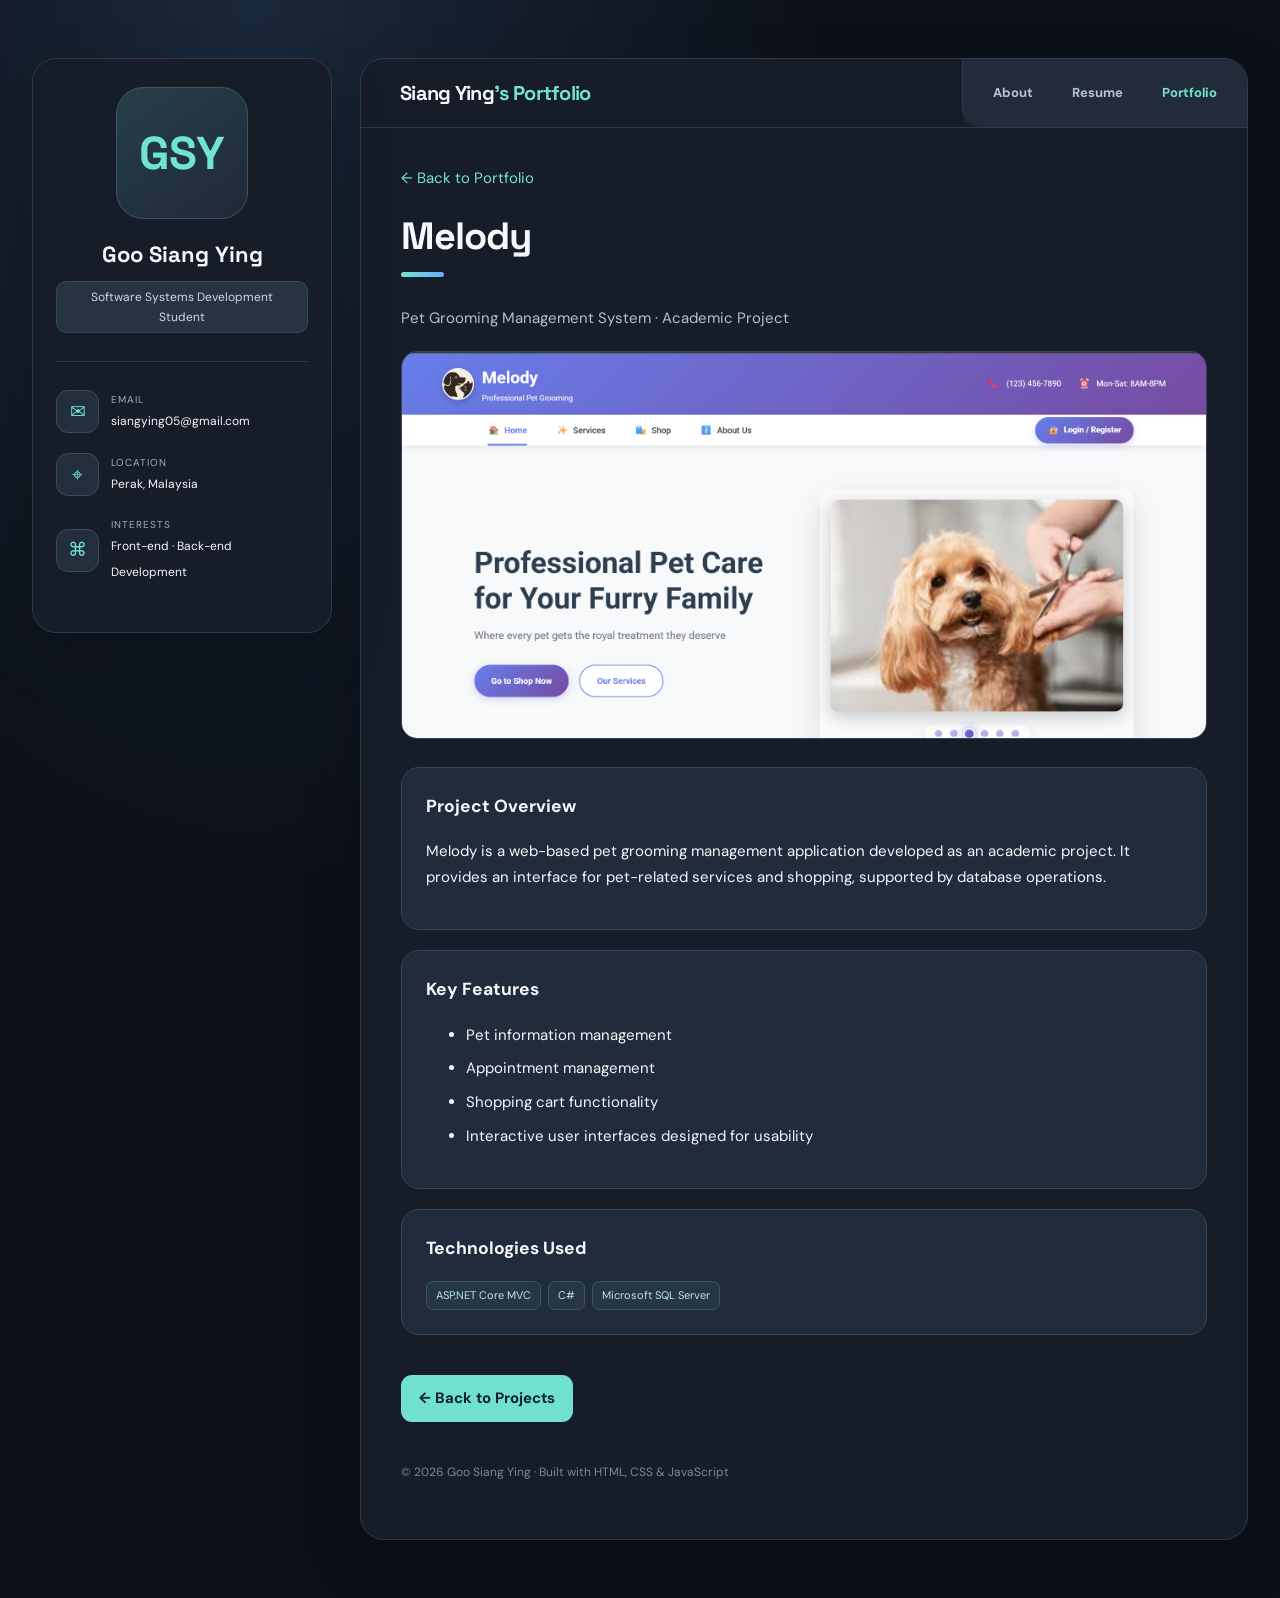
==== melody.html @ b1e5694f "Add files via upload" ====
<!doctype html><html lang="en"><head><meta charset="utf-8"><meta name="viewport" content="width=device-width,initial-scale=1"><meta name="description" content="Melody Pet Grooming Management System — academic project by Goo Siang Ying"><title>Melody Project | Siang Ying's Portfolio</title><link rel="stylesheet" href="style.css?v=5"></head><body><div class="layout"><aside class="sidebar"><div class="avatar" aria-label="GSY initials">GSY</div><h1>Goo Siang Ying</h1><div class="role">Software Systems Development Student</div><hr class="separator"><div class="contact-item"><div class="contact-icon">✉</div><div><small>Email</small><a href="mailto:siangying05@gmail.com">siangying05@gmail.com</a></div></div><div class="contact-item"><div class="contact-icon">⌖</div><div><small>Location</small><span>Perak, Malaysia</span></div></div><div class="contact-item"><div class="contact-icon">⌘</div><div><small>Interests</small><span>Front-end · Back-end Development</span></div></div></aside><main class="main"><header class="topbar"><a class="brand" href="index.html">Siang Ying<span>'s Portfolio</span></a><nav class="nav" aria-label="Main navigation"><a href="index.html">About</a><a href="resume.html">Resume</a><a href="portfolio.html" class="active">Portfolio</a></nav></header><div class="content"><a href="portfolio.html" style="color:var(--accent);text-decoration:none">← Back to Portfolio</a><h2 class="section-title" style="margin-top:20px">Melody</h2><div class="underline"></div><p class="intro">Pet Grooming Management System · Academic Project</p><img class="melody-hero-image" src="images/MelodyDashboard.png" alt="Screenshot of Melody pet grooming website homepage"><div class="melody-detail-card"><h3>Project Overview</h3><p>Melody is a web-based pet grooming management application developed as an academic project. It provides an interface for pet-related services and shopping, supported by database operations.</p></div><div class="melody-detail-card"><h3>Key Features</h3><ul><li>Pet information management</li><li>Appointment management</li><li>Shopping cart functionality</li><li>Interactive user interfaces designed for usability</li></ul></div><div class="melody-detail-card"><h3>Technologies Used</h3><div class="chips"><span class="chip">ASP.NET Core MVC</span><span class="chip">C#</span><span class="chip">Microsoft SQL Server</span></div></div><a class="view-project-btn" href="portfolio.html">← Back to Projects</a><footer class="page-footer">© 2026 Goo Siang Ying · Built with HTML, CSS &amp; JavaScript</footer></div></main></div><script src="script.js"></script></body></html>
---- style.css ----
@import url('https://fonts.googleapis.com/css2?family=DM+Sans:wght@400;500;600;700&family=Space+Grotesk:wght@400;500;600;700&display=swap');
:root{--bg:#0c1018;--panel:#171d28;--panel2:#1e2633;--line:#303a49;--text:#f5f7fb;--muted:#a2adbd;--accent:#72e4ce}*{box-sizing:border-box}html{scroll-behavior:smooth}body{margin:0;background:radial-gradient(ellipse at 20% 0%,#19283a 0%,transparent 40%),var(--bg);color:var(--text);font:15px/1.7 'DM Sans',sans-serif}a{color:inherit;text-decoration:none}button{font:inherit}.layout{max-width:1380px;margin:0 auto;display:grid;grid-template-columns:300px minmax(0,1fr);gap:28px;padding:58px 32px}.sidebar,.main{background:var(--panel);border:1px solid var(--line);border-radius:24px;box-shadow:0 22px 60px #0003}.sidebar{padding:28px 23px;align-self:start;position:sticky;top:28px}.avatar{width:132px;height:132px;border-radius:27px;margin:0 auto 21px;background:linear-gradient(145deg,#263f4a,#202839);display:grid;place-items:center;border:1px solid #3a5761;font:700 46px 'Space Grotesk';color:var(--accent)}.sidebar h1{font:700 22px/1.3 'Space Grotesk';text-align:center;margin:0 0 12px}.role{margin:auto;background:#263341;border:1px solid #34495b;border-radius:10px;width:max-content;max-width:100%;padding:5px 12px;font-size:12px;color:#cbd9e8;text-align:center}.separator{border:0;border-top:1px solid var(--line);margin:28px 0}.contact-item{display:flex;gap:12px;align-items:center;margin:20px 0}.contact-icon{width:43px;height:43px;flex:none;display:grid;place-items:center;border-radius:12px;background:#222e3c;color:var(--accent);border:1px solid #3b4b5a;font-size:19px}.contact-item small{display:block;color:var(--muted);font-size:10px;letter-spacing:1px;text-transform:uppercase}.contact-item a,.contact-item span{font-size:12px;overflow-wrap:anywhere}.sidebar-action{display:block;text-align:center;background:#263b43;border:1px solid #41635e;border-radius:12px;padding:10px;color:var(--accent);font-weight:700;font-size:13px;margin-top:28px}.main{overflow:hidden;min-height:650px}.topbar{display:flex;align-items:center;justify-content:space-between;gap:20px;padding:0 0 0 39px;border-bottom:1px solid var(--line)}.brand{font:700 20px 'Space Grotesk';letter-spacing:-.7px}.brand span{color:var(--accent)}.nav{display:flex;background:#222b39;border-left:1px solid var(--line);border-bottom-left-radius:19px;padding:0 12px;gap:3px}.nav a{padding:23px 18px;font-weight:700;font-size:13px;color:#b7c3d2;transition:.2s}.nav a:hover,.nav a.active{color:var(--accent)}.content{padding:38px 40px 56px}.section-title{font:700 clamp(29px,3vw,38px) 'Space Grotesk';letter-spacing:-1.1px;margin:0 0 12px}.underline{height:5px;width:43px;border-radius:5px;background:linear-gradient(90deg,var(--accent),#6caaff);margin:0 0 29px}.intro{font-size:15px;color:#b5c0cf;max-width:850px}.intro p{margin:0 0 17px}.subhead{font:700 24px 'Space Grotesk';margin:38px 0 19px}.service-grid,.project-grid,.skill-grid{display:grid;grid-template-columns:repeat(2,minmax(0,1fr));gap:17px}.service,.project,.skill-group,.timeline,.note-card{background:linear-gradient(140deg,#222c3a,#19222f);border:1px solid #364453;border-radius:17px;padding:24px;box-shadow:0 9px 24px #0002}.service{display:flex;gap:17px}.service-icon{color:var(--accent);font-size:30px;line-height:1.1}.service h3,.project h3{font:700 17px 'Space Grotesk';margin:0 0 8px}.service p,.project p,.timeline p{color:var(--muted);margin:0;font-size:13px}.muted{color:var(--muted)}.section-label{font-size:11px;text-transform:uppercase;letter-spacing:2px;color:var(--accent);font-weight:700}.timeline{margin-bottom:15px;position:relative}.timeline .date{color:var(--accent);font-size:12px;font-weight:700}.timeline h3{font:700 17px 'Space Grotesk';margin:7px 0 6px}.timeline h4{font-size:13px;color:#c7d1df;margin:0 0 7px;font-weight:500}.skill-group h3{font:700 17px 'Space Grotesk';margin:0 0 17px}.skill-list{display:flex;flex-wrap:wrap;gap:10px}.skill{display:inline-flex;align-items:center;gap:8px;background:#263445;border:1px solid #3b4d60;border-radius:10px;padding:9px 12px;font-size:13px}.skill img{width:21px;height:21px;object-fit:contain}.project{padding:0;overflow:hidden}.project-banner{height:150px;display:flex;align-items:center;justify-content:center;background:radial-gradient(circle at 70% 20%,#276e6e,#152b3a 60%);font:700 42px 'Space Grotesk';color:#b9fff1}.project:nth-child(2) .project-banner{background:radial-gradient(circle at 70% 20%,#34548d,#19283e 60%);color:#c1d6ff}.project:nth-child(3) .project-banner{background:radial-gradient(circle at 70% 20%,#63477f,#282039 60%);color:#e2d1ff}.project-body{padding:23px}.project ul{padding-left:18px;color:var(--muted);font-size:13px;margin:10px 0}.project li{margin:5px 0}.chips{display:flex;flex-wrap:wrap;gap:7px;margin-top:17px}.chip{border:1px solid #3a5662;background:#253744;border-radius:7px;padding:4px 9px;font-size:11px;color:#b9e8df}.page-footer{padding-top:40px;color:#78899d;font-size:12px}.resume-link{display:inline-flex;margin-top:20px;border-radius:11px;padding:12px 18px;background:var(--accent);color:#09232b;font-weight:700}.note-card{margin-top:26px}.note-card p{margin:0;color:var(--muted)}@media(max-width:1050px){.layout{grid-template-columns:1fr;padding:20px}.sidebar{position:static;display:grid;grid-template-columns:auto 1fr;gap:0 20px;align-items:center}.avatar{grid-row:span 2;width:90px;height:90px;font-size:30px;margin:0}.sidebar h1{text-align:left}.role{margin:0}.sidebar .separator,.contact-item,.sidebar-action{grid-column:1/-1}.sidebar .separator{margin:17px 0}.contact-item{margin:7px 0}.sidebar-action{margin-top:16px}}@media(max-width:650px){.layout{padding:12px;gap:14px}.sidebar,.main{border-radius:17px}.topbar{display:block;padding:17px 17px 0}.brand{display:block;margin-bottom:12px;font-size:17px}.nav{border-radius:11px;border:1px solid var(--line);justify-content:space-around;padding:0}.nav a{padding:12px 9px;font-size:12px}.content{padding:27px 19px 35px}.service-grid,.project-grid,.skill-grid{grid-template-columns:1fr}.service{padding:19px}.section-title{font-size:29px}.sidebar{padding:20px}}
.project-banner {
    overflow: hidden;
    padding: 0;
}

.project-image {
    width: 100%;
    height: 100%;
    object-fit: cover;
    object-position: center;
    display: block;
    transition: transform 0.3s ease;
}

.project-banner:hover .project-image {
    transform: scale(1.05);
}

/* Project screenshot display */
.project-banner{overflow:hidden;padding:0}
.project-banner .project-image{display:block;width:100%;height:100%;object-fit:cover;object-position:center;transition:transform .3s ease}
.project-banner:hover .project-image{transform:scale(1.04)}

/* Melody project detail link */
.project-image-link{display:block;color:inherit;text-decoration:none}
.project-image-link:focus-visible,.view-project-btn:focus-visible{outline:3px solid #72e4ce;outline-offset:4px}
.view-project-btn{display:inline-flex;align-items:center;justify-content:center;margin-top:20px;padding:11px 18px;border-radius:11px;background:#70e1cf;color:#10212c;font-weight:700;text-decoration:none;transition:background .2s,transform .2s}
.view-project-btn:hover{background:#a0f4e6;transform:translateY(-2px)}
.melody-hero-image{width:100%;display:block;border-radius:16px;border:1px solid #344557;margin:20px 0 28px}
.melody-detail-card{background:#202b3b;border:1px solid #344557;border-radius:18px;padding:24px;margin:20px 0}
.melody-detail-card h3{margin-top:0}
.melody-detail-card li{margin:9px 0;line-height:1.65}
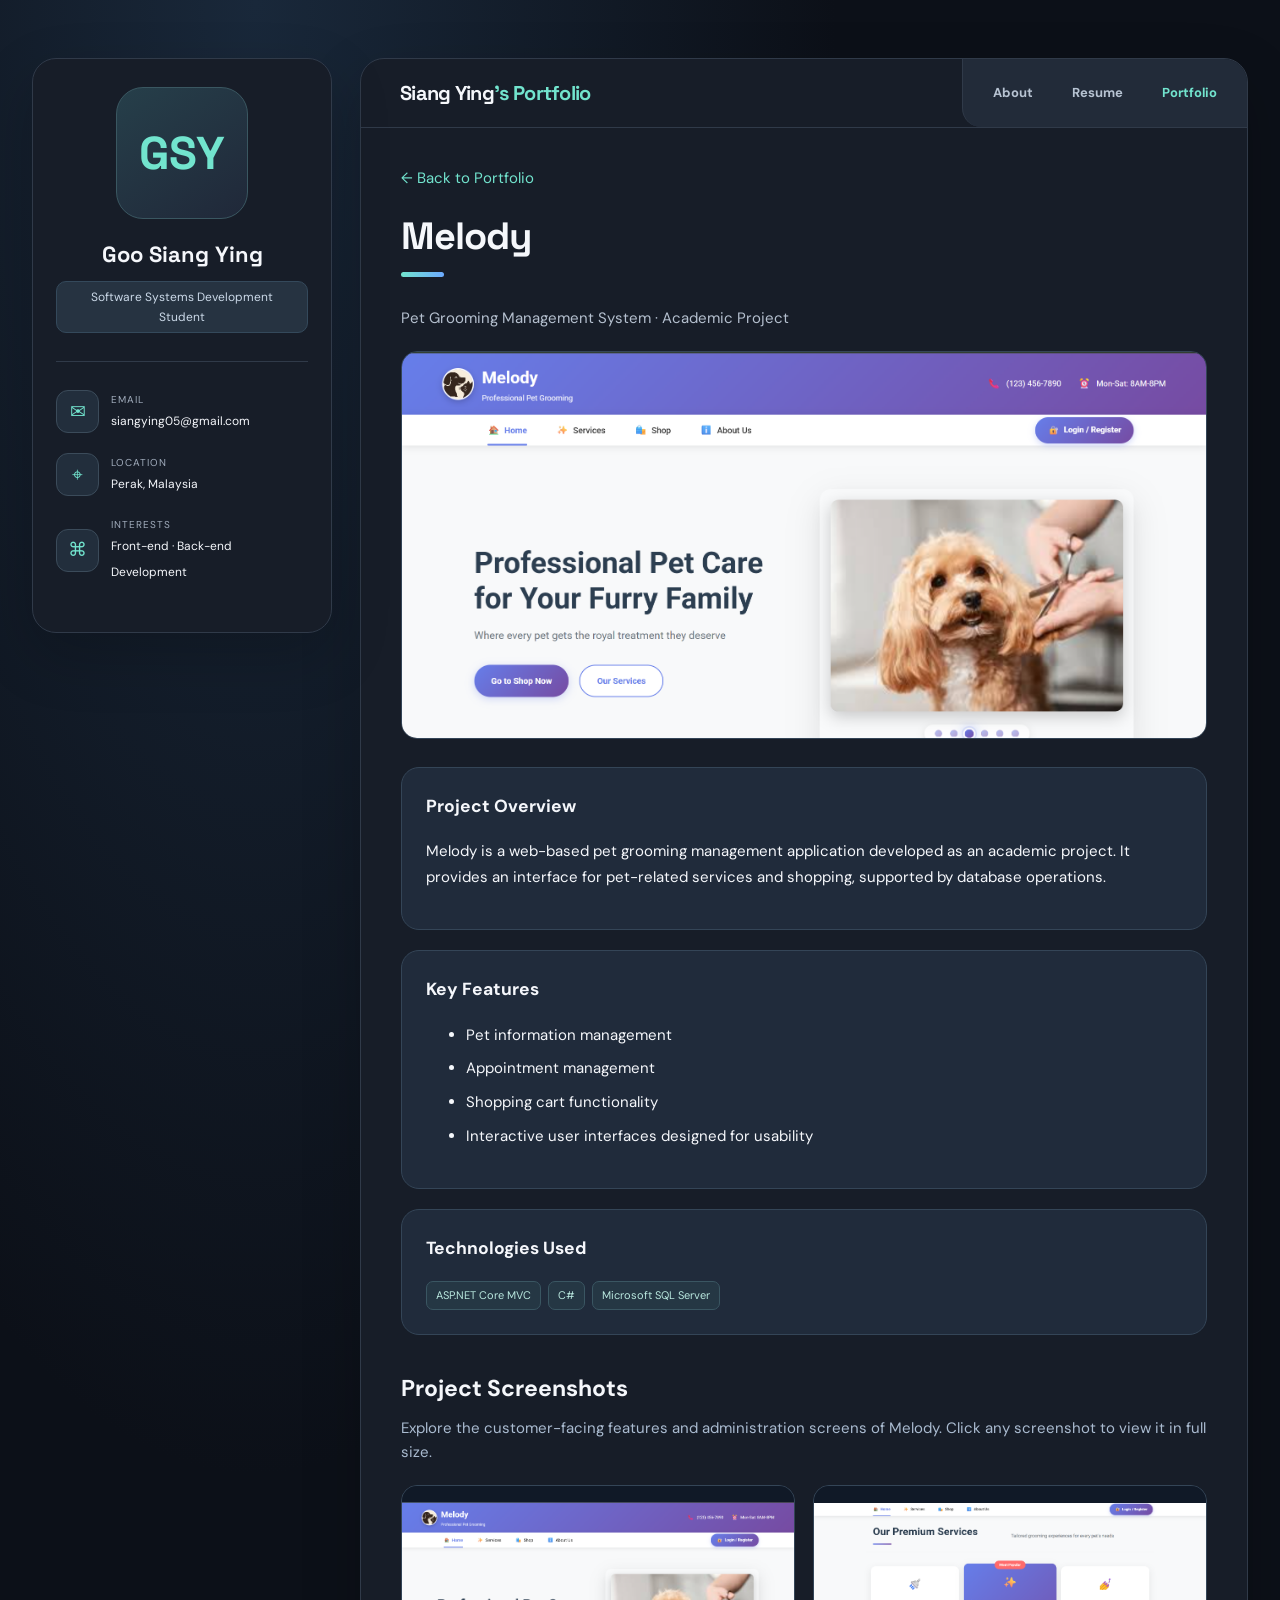
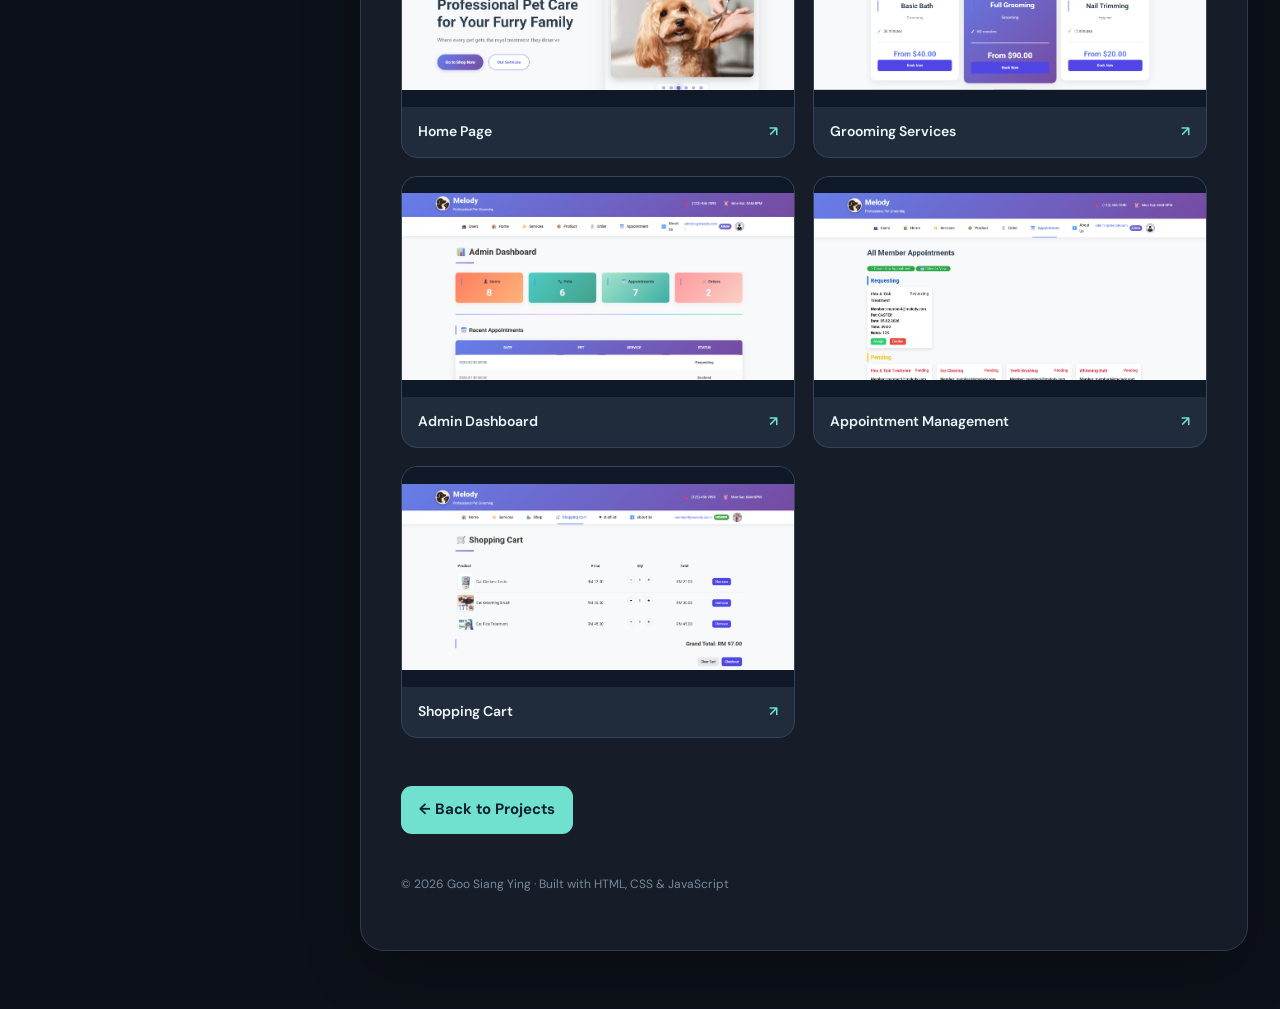
==== commit d0b91bbc: "Add files via upload" ====
--- a/melody.html
+++ b/melody.html
@@ -1 +1,7 @@
-<!doctype html><html lang="en"><head><meta charset="utf-8"><meta name="viewport" content="width=device-width,initial-scale=1"><meta name="description" content="Melody Pet Grooming Management System — academic project by Goo Siang Ying"><title>Melody Project | Siang Ying's Portfolio</title><link rel="stylesheet" href="style.css?v=5"></head><body><div class="layout"><aside class="sidebar"><div class="avatar" aria-label="GSY initials">GSY</div><h1>Goo Siang Ying</h1><div class="role">Software Systems Development Student</div><hr class="separator"><div class="contact-item"><div class="contact-icon">✉</div><div><small>Email</small><a href="mailto:siangying05@gmail.com">siangying05@gmail.com</a></div></div><div class="contact-item"><div class="contact-icon">⌖</div><div><small>Location</small><span>Perak, Malaysia</span></div></div><div class="contact-item"><div class="contact-icon">⌘</div><div><small>Interests</small><span>Front-end · Back-end Development</span></div></div></aside><main class="main"><header class="topbar"><a class="brand" href="index.html">Siang Ying<span>'s Portfolio</span></a><nav class="nav" aria-label="Main navigation"><a href="index.html">About</a><a href="resume.html">Resume</a><a href="portfolio.html" class="active">Portfolio</a></nav></header><div class="content"><a href="portfolio.html" style="color:var(--accent);text-decoration:none">← Back to Portfolio</a><h2 class="section-title" style="margin-top:20px">Melody</h2><div class="underline"></div><p class="intro">Pet Grooming Management System · Academic Project</p><img class="melody-hero-image" src="images/MelodyDashboard.png" alt="Screenshot of Melody pet grooming website homepage"><div class="melody-detail-card"><h3>Project Overview</h3><p>Melody is a web-based pet grooming management application developed as an academic project. It provides an interface for pet-related services and shopping, supported by database operations.</p></div><div class="melody-detail-card"><h3>Key Features</h3><ul><li>Pet information management</li><li>Appointment management</li><li>Shopping cart functionality</li><li>Interactive user interfaces designed for usability</li></ul></div><div class="melody-detail-card"><h3>Technologies Used</h3><div class="chips"><span class="chip">ASP.NET Core MVC</span><span class="chip">C#</span><span class="chip">Microsoft SQL Server</span></div></div><a class="view-project-btn" href="portfolio.html">← Back to Projects</a><footer class="page-footer">© 2026 Goo Siang Ying · Built with HTML, CSS &amp; JavaScript</footer></div></main></div><script src="script.js"></script></body></html>+<!doctype html><html lang="en"><head><meta charset="utf-8"><meta name="viewport" content="width=device-width,initial-scale=1"><meta name="description" content="Melody Pet Grooming Management System — academic project by Goo Siang Ying"><title>Melody Project | Siang Ying's Portfolio</title><link rel="stylesheet" href="style.css?v=6"></head><body><div class="layout"><aside class="sidebar"><div class="avatar" aria-label="GSY initials">GSY</div><h1>Goo Siang Ying</h1><div class="role">Software Systems Development Student</div><hr class="separator"><div class="contact-item"><div class="contact-icon">✉</div><div><small>Email</small><a href="mailto:siangying05@gmail.com">siangying05@gmail.com</a></div></div><div class="contact-item"><div class="contact-icon">⌖</div><div><small>Location</small><span>Perak, Malaysia</span></div></div><div class="contact-item"><div class="contact-icon">⌘</div><div><small>Interests</small><span>Front-end · Back-end Development</span></div></div></aside><main class="main"><header class="topbar"><a class="brand" href="index.html">Siang Ying<span>'s Portfolio</span></a><nav class="nav" aria-label="Main navigation"><a href="index.html">About</a><a href="resume.html">Resume</a><a href="portfolio.html" class="active">Portfolio</a></nav></header><div class="content"><a href="portfolio.html" style="color:var(--accent);text-decoration:none">← Back to Portfolio</a><h2 class="section-title" style="margin-top:20px">Melody</h2><div class="underline"></div><p class="intro">Pet Grooming Management System · Academic Project</p><img class="melody-hero-image" src="images/MelodyDashboard.png" alt="Screenshot of Melody pet grooming website homepage"><div class="melody-detail-card"><h3>Project Overview</h3><p>Melody is a web-based pet grooming management application developed as an academic project. It provides an interface for pet-related services and shopping, supported by database operations.</p></div><div class="melody-detail-card"><h3>Key Features</h3><ul><li>Pet information management</li><li>Appointment management</li><li>Shopping cart functionality</li><li>Interactive user interfaces designed for usability</li></ul></div><div class="melody-detail-card"><h3>Technologies Used</h3><div class="chips"><span class="chip">ASP.NET Core MVC</span><span class="chip">C#</span><span class="chip">Microsoft SQL Server</span></div></div><section class="melody-gallery" aria-labelledby="melody-gallery-title"><h3 id="melody-gallery-title">Project Screenshots</h3><p class="melody-gallery-intro">Explore the customer-facing features and administration screens of Melody. Click any screenshot to view it in full size.</p><div class="melody-gallery-grid">
+<a class="melody-shot" href="images/MelodyDashboard.png" target="_blank" rel="noopener noreferrer"><img src="images/MelodyDashboard.png" alt="Melody homepage" loading="lazy"><span>Home Page <span aria-hidden="true">↗</span></span></a>
+<a class="melody-shot" href="images/MelodyService.png" target="_blank" rel="noopener noreferrer"><img src="images/MelodyService.png" alt="Melody grooming services and pricing" loading="lazy"><span>Grooming Services <span aria-hidden="true">↗</span></span></a>
+<a class="melody-shot" href="images/AdminDashboard.png" target="_blank" rel="noopener noreferrer"><img src="images/AdminDashboard.png" alt="Melody admin dashboard with summary cards and recent appointments" loading="lazy"><span>Admin Dashboard <span aria-hidden="true">↗</span></span></a>
+<a class="melody-shot" href="images/AdminViewMemberAppointment.png" target="_blank" rel="noopener noreferrer"><img src="images/AdminViewMemberAppointment.png" alt="Admin view of member appointment requests" loading="lazy"><span>Appointment Management <span aria-hidden="true">↗</span></span></a>
+<a class="melody-shot" href="images/MelodyMemberShoppingCart.png" target="_blank" rel="noopener noreferrer"><img src="images/MelodyMemberShoppingCart.png" alt="Member shopping cart with products and total" loading="lazy"><span>Shopping Cart <span aria-hidden="true">↗</span></span></a>
+</div></section><a class="view-project-btn" href="portfolio.html">← Back to Projects</a><footer class="page-footer">© 2026 Goo Siang Ying · Built with HTML, CSS &amp; JavaScript</footer></div></main></div><script src="script.js"></script></body></html>
--- a/style.css
+++ b/style.css
@@ -32,3 +32,6 @@
 .melody-detail-card{background:#202b3b;border:1px solid #344557;border-radius:18px;padding:24px;margin:20px 0}
 .melody-detail-card h3{margin-top:0}
 .melody-detail-card li{margin:9px 0;line-height:1.65}
+
+/* Melody screenshot gallery */
+.melody-gallery{margin:34px 0 28px}.melody-gallery h3{font-size:23px;margin:0 0 8px}.melody-gallery-intro{color:#aabbd0;margin:0 0 20px;line-height:1.65}.melody-gallery-grid{display:grid;grid-template-columns:repeat(2,minmax(0,1fr));gap:18px}.melody-shot{display:block;overflow:hidden;background:#202b3b;border:1px solid #344557;border-radius:16px;color:#edf4fc;text-decoration:none;transition:border-color .2s,transform .2s}.melody-shot:hover{border-color:#70e1cf;transform:translateY(-3px)}.melody-shot:focus-visible{outline:3px solid #70e1cf;outline-offset:3px}.melody-shot img{display:block;width:100%;aspect-ratio:16/9;object-fit:contain;background:#101927}.melody-shot>span{display:flex;justify-content:space-between;gap:12px;padding:13px 16px;font-size:14px;font-weight:600}.melody-shot>span span{color:#70e1cf}@media(max-width:650px){.melody-gallery-grid{grid-template-columns:1fr}}
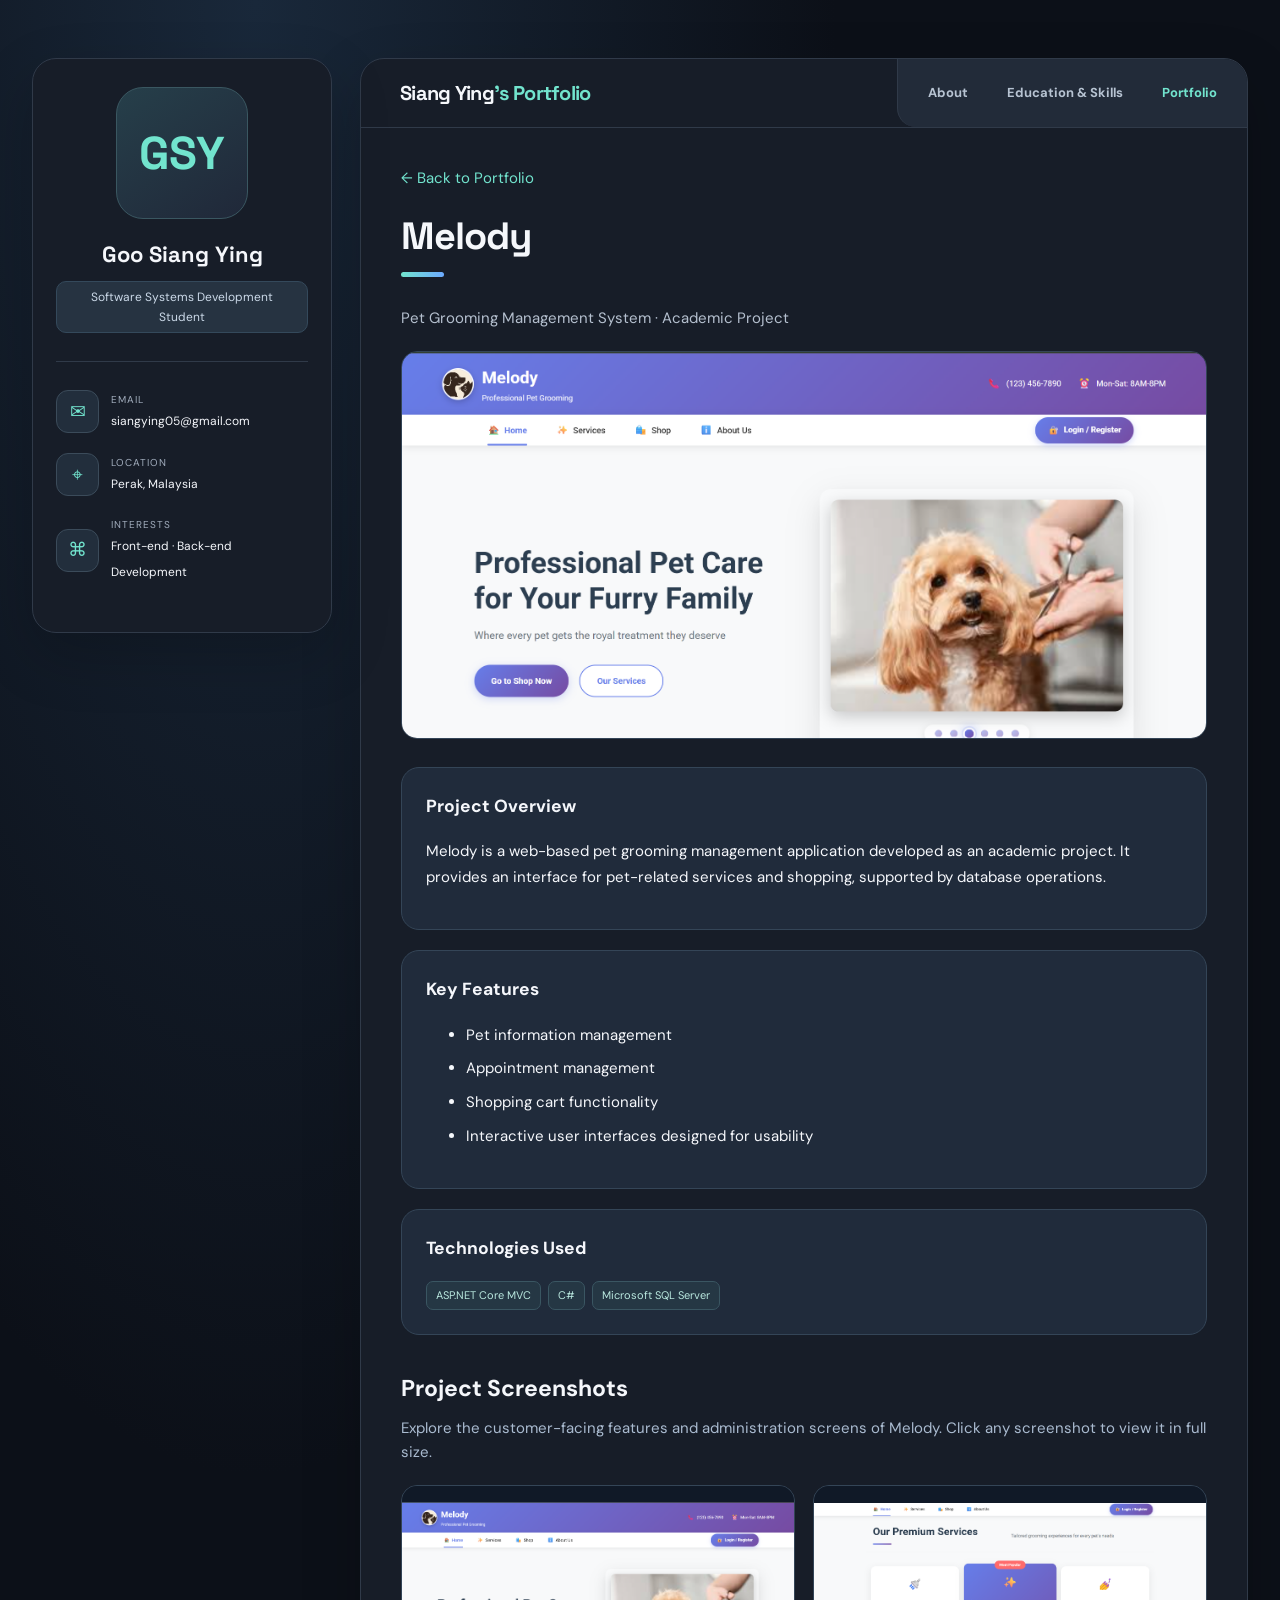
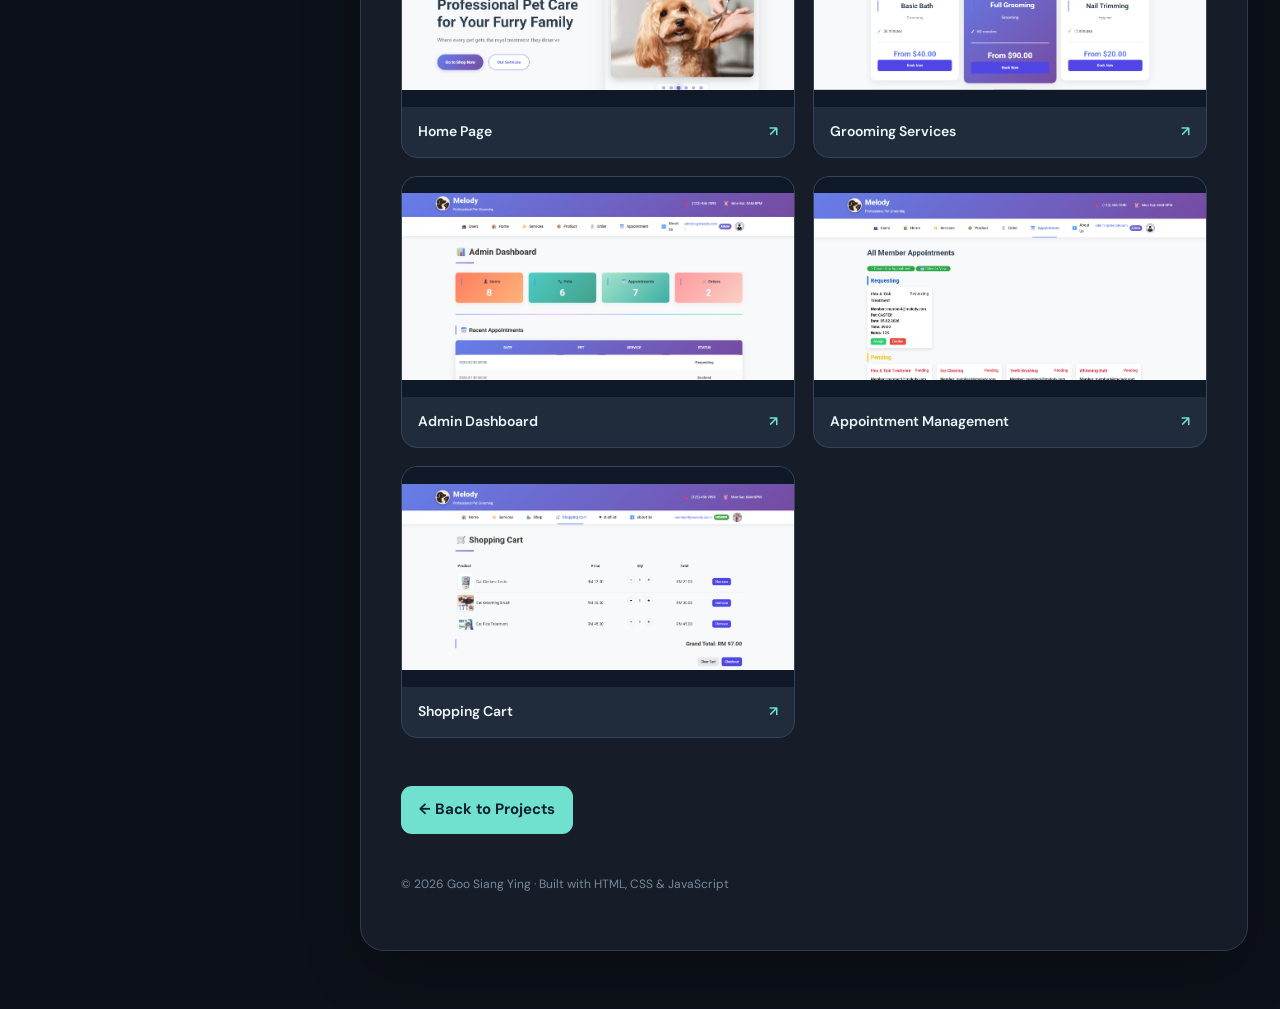
==== commit 4187f13d: "Update melody.html" ====
--- a/melody.html
+++ b/melody.html
@@ -1,7 +1,9 @@
-<!doctype html><html lang="en"><head><meta charset="utf-8"><meta name="viewport" content="width=device-width,initial-scale=1"><meta name="description" content="Melody Pet Grooming Management System — academic project by Goo Siang Ying"><title>Melody Project | Siang Ying's Portfolio</title><link rel="stylesheet" href="style.css?v=6"></head><body><div class="layout"><aside class="sidebar"><div class="avatar" aria-label="GSY initials">GSY</div><h1>Goo Siang Ying</h1><div class="role">Software Systems Development Student</div><hr class="separator"><div class="contact-item"><div class="contact-icon">✉</div><div><small>Email</small><a href="mailto:siangying05@gmail.com">siangying05@gmail.com</a></div></div><div class="contact-item"><div class="contact-icon">⌖</div><div><small>Location</small><span>Perak, Malaysia</span></div></div><div class="contact-item"><div class="contact-icon">⌘</div><div><small>Interests</small><span>Front-end · Back-end Development</span></div></div></aside><main class="main"><header class="topbar"><a class="brand" href="index.html">Siang Ying<span>'s Portfolio</span></a><nav class="nav" aria-label="Main navigation"><a href="index.html">About</a><a href="resume.html">Resume</a><a href="portfolio.html" class="active">Portfolio</a></nav></header><div class="content"><a href="portfolio.html" style="color:var(--accent);text-decoration:none">← Back to Portfolio</a><h2 class="section-title" style="margin-top:20px">Melody</h2><div class="underline"></div><p class="intro">Pet Grooming Management System · Academic Project</p><img class="melody-hero-image" src="images/MelodyDashboard.png" alt="Screenshot of Melody pet grooming website homepage"><div class="melody-detail-card"><h3>Project Overview</h3><p>Melody is a web-based pet grooming management application developed as an academic project. It provides an interface for pet-related services and shopping, supported by database operations.</p></div><div class="melody-detail-card"><h3>Key Features</h3><ul><li>Pet information management</li><li>Appointment management</li><li>Shopping cart functionality</li><li>Interactive user interfaces designed for usability</li></ul></div><div class="melody-detail-card"><h3>Technologies Used</h3><div class="chips"><span class="chip">ASP.NET Core MVC</span><span class="chip">C#</span><span class="chip">Microsoft SQL Server</span></div></div><section class="melody-gallery" aria-labelledby="melody-gallery-title"><h3 id="melody-gallery-title">Project Screenshots</h3><p class="melody-gallery-intro">Explore the customer-facing features and administration screens of Melody. Click any screenshot to view it in full size.</p><div class="melody-gallery-grid">
+<!doctype html><html lang="en"><head><meta charset="utf-8">
+<meta name="robots" content="noindex, nofollow">
+<meta name="viewport" content="width=device-width,initial-scale=1"><meta name="description" content="Melody Pet Grooming Management System — academic project by Goo Siang Ying"><title>Melody Project | Siang Ying's Portfolio</title><link rel="stylesheet" href="style.css?v=6"></head><body><div class="layout"><aside class="sidebar"><div class="avatar" aria-label="GSY initials">GSY</div><h1>Goo Siang Ying</h1><div class="role">Software Systems Development Student</div><hr class="separator"><div class="contact-item"><div class="contact-icon">✉</div><div><small>Email</small><a href="mailto:siangying05@gmail.com">siangying05@gmail.com</a></div></div><div class="contact-item"><div class="contact-icon">⌖</div><div><small>Location</small><span>Perak, Malaysia</span></div></div><div class="contact-item"><div class="contact-icon">⌘</div><div><small>Interests</small><span>Front-end · Back-end Development</span></div></div></aside><main class="main"><header class="topbar"><a class="brand" href="index.html">Siang Ying<span>'s Portfolio</span></a><nav class="nav" aria-label="Main navigation"><a href="index.html">About</a><a href="resume.html">Education &amp; Skills</a><a href="portfolio.html" class="active">Portfolio</a></nav></header><div class="content"><a href="portfolio.html" style="color:var(--accent);text-decoration:none">← Back to Portfolio</a><h2 class="section-title" style="margin-top:20px">Melody</h2><div class="underline"></div><p class="intro">Pet Grooming Management System · Academic Project</p><img class="melody-hero-image" src="images/MelodyDashboard.png" alt="Screenshot of Melody pet grooming website homepage"><div class="melody-detail-card"><h3>Project Overview</h3><p>Melody is a web-based pet grooming management application developed as an academic project. It provides an interface for pet-related services and shopping, supported by database operations.</p></div><div class="melody-detail-card"><h3>Key Features</h3><ul><li>Pet information management</li><li>Appointment management</li><li>Shopping cart functionality</li><li>Interactive user interfaces designed for usability</li></ul></div><div class="melody-detail-card"><h3>Technologies Used</h3><div class="chips"><span class="chip">ASP.NET Core MVC</span><span class="chip">C#</span><span class="chip">Microsoft SQL Server</span></div></div><section class="melody-gallery" aria-labelledby="melody-gallery-title"><h3 id="melody-gallery-title">Project Screenshots</h3><p class="melody-gallery-intro">Explore the customer-facing features and administration screens of Melody. Click any screenshot to view it in full size.</p><div class="melody-gallery-grid">
 <a class="melody-shot" href="images/MelodyDashboard.png" target="_blank" rel="noopener noreferrer"><img src="images/MelodyDashboard.png" alt="Melody homepage" loading="lazy"><span>Home Page <span aria-hidden="true">↗</span></span></a>
 <a class="melody-shot" href="images/MelodyService.png" target="_blank" rel="noopener noreferrer"><img src="images/MelodyService.png" alt="Melody grooming services and pricing" loading="lazy"><span>Grooming Services <span aria-hidden="true">↗</span></span></a>
 <a class="melody-shot" href="images/AdminDashboard.png" target="_blank" rel="noopener noreferrer"><img src="images/AdminDashboard.png" alt="Melody admin dashboard with summary cards and recent appointments" loading="lazy"><span>Admin Dashboard <span aria-hidden="true">↗</span></span></a>
 <a class="melody-shot" href="images/AdminViewMemberAppointment.png" target="_blank" rel="noopener noreferrer"><img src="images/AdminViewMemberAppointment.png" alt="Admin view of member appointment requests" loading="lazy"><span>Appointment Management <span aria-hidden="true">↗</span></span></a>
 <a class="melody-shot" href="images/MelodyMemberShoppingCart.png" target="_blank" rel="noopener noreferrer"><img src="images/MelodyMemberShoppingCart.png" alt="Member shopping cart with products and total" loading="lazy"><span>Shopping Cart <span aria-hidden="true">↗</span></span></a>
-</div></section><a class="view-project-btn" href="portfolio.html">← Back to Projects</a><footer class="page-footer">© 2026 Goo Siang Ying · Built with HTML, CSS &amp; JavaScript</footer></div></main></div><script src="script.js"></script></body></html>+</div></section><a class="view-project-btn" href="portfolio.html">← Back to Projects</a><footer class="page-footer">© 2026 Goo Siang Ying · Built with HTML, CSS &amp; JavaScript</footer></div></main></div><script src="script.js"></script></body></html>
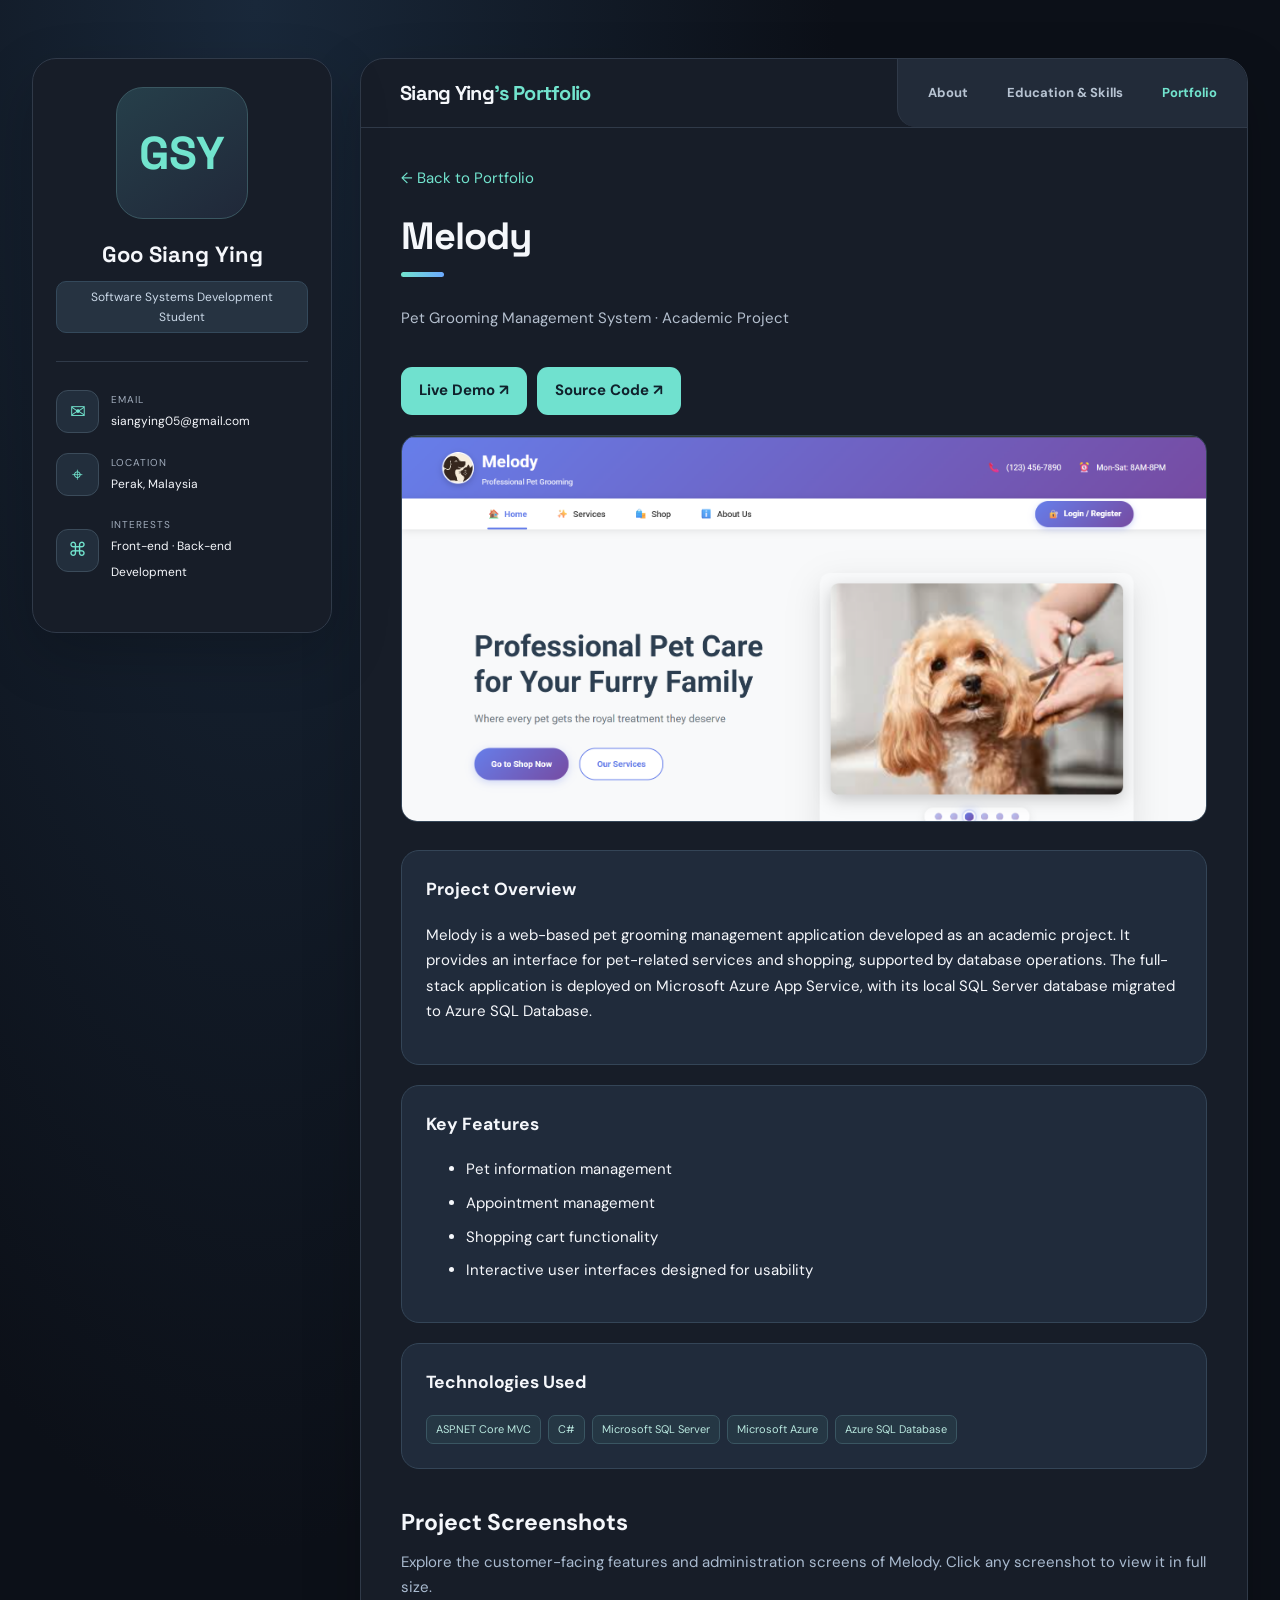
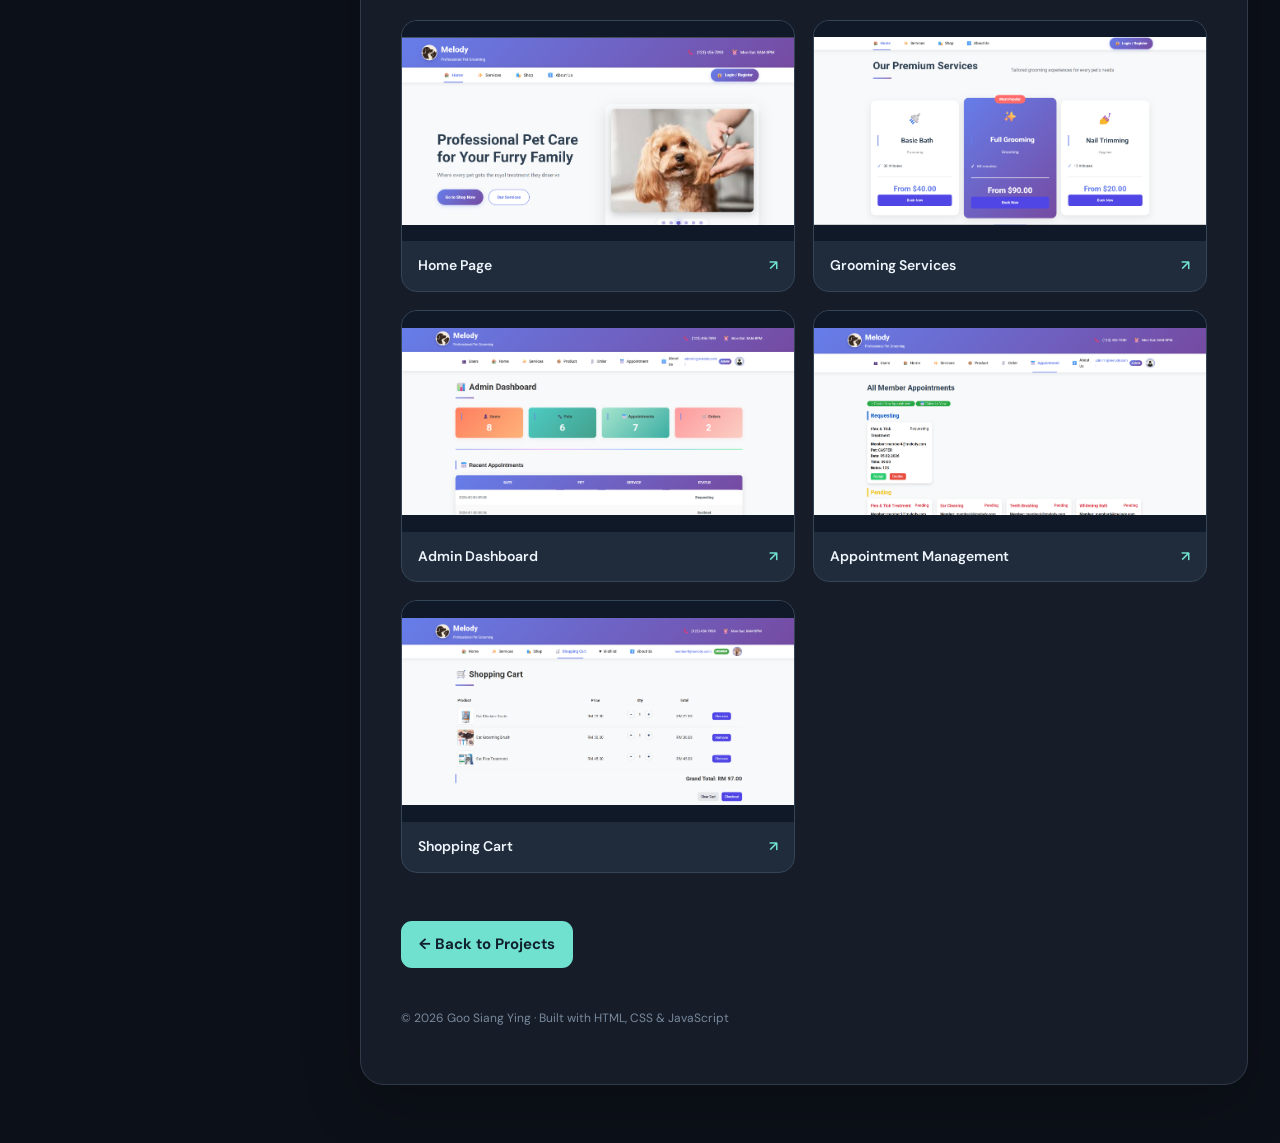
==== commit d066003b: "Add Melody Azure live demo and cloud deployment details" ====
--- a/melody.html
+++ b/melody.html
@@ -1,6 +1,6 @@
 <!doctype html><html lang="en"><head><meta charset="utf-8">
 <meta name="robots" content="noindex, nofollow">
-<meta name="viewport" content="width=device-width,initial-scale=1"><meta name="description" content="Melody Pet Grooming Management System — academic project by Goo Siang Ying"><title>Melody Project | Siang Ying's Portfolio</title><link rel="stylesheet" href="style.css?v=6"></head><body><div class="layout"><aside class="sidebar"><div class="avatar" aria-label="GSY initials">GSY</div><h1>Goo Siang Ying</h1><div class="role">Software Systems Development Student</div><hr class="separator"><div class="contact-item"><div class="contact-icon">✉</div><div><small>Email</small><a href="mailto:siangying05@gmail.com">siangying05@gmail.com</a></div></div><div class="contact-item"><div class="contact-icon">⌖</div><div><small>Location</small><span>Perak, Malaysia</span></div></div><div class="contact-item"><div class="contact-icon">⌘</div><div><small>Interests</small><span>Front-end · Back-end Development</span></div></div></aside><main class="main"><header class="topbar"><a class="brand" href="index.html">Siang Ying<span>'s Portfolio</span></a><nav class="nav" aria-label="Main navigation"><a href="index.html">About</a><a href="resume.html">Education &amp; Skills</a><a href="portfolio.html" class="active">Portfolio</a></nav></header><div class="content"><a href="portfolio.html" style="color:var(--accent);text-decoration:none">← Back to Portfolio</a><h2 class="section-title" style="margin-top:20px">Melody</h2><div class="underline"></div><p class="intro">Pet Grooming Management System · Academic Project</p><img class="melody-hero-image" src="images/MelodyDashboard.png" alt="Screenshot of Melody pet grooming website homepage"><div class="melody-detail-card"><h3>Project Overview</h3><p>Melody is a web-based pet grooming management application developed as an academic project. It provides an interface for pet-related services and shopping, supported by database operations.</p></div><div class="melody-detail-card"><h3>Key Features</h3><ul><li>Pet information management</li><li>Appointment management</li><li>Shopping cart functionality</li><li>Interactive user interfaces designed for usability</li></ul></div><div class="melody-detail-card"><h3>Technologies Used</h3><div class="chips"><span class="chip">ASP.NET Core MVC</span><span class="chip">C#</span><span class="chip">Microsoft SQL Server</span></div></div><section class="melody-gallery" aria-labelledby="melody-gallery-title"><h3 id="melody-gallery-title">Project Screenshots</h3><p class="melody-gallery-intro">Explore the customer-facing features and administration screens of Melody. Click any screenshot to view it in full size.</p><div class="melody-gallery-grid">
+<meta name="viewport" content="width=device-width,initial-scale=1"><meta name="description" content="Melody Pet Grooming Management System — academic project by Goo Siang Ying"><title>Melody Project | Siang Ying's Portfolio</title><link rel="stylesheet" href="style.css?v=6"></head><body><div class="layout"><aside class="sidebar"><div class="avatar" aria-label="GSY initials">GSY</div><h1>Goo Siang Ying</h1><div class="role">Software Systems Development Student</div><hr class="separator"><div class="contact-item"><div class="contact-icon">✉</div><div><small>Email</small><a href="mailto:siangying05@gmail.com">siangying05@gmail.com</a></div></div><div class="contact-item"><div class="contact-icon">⌖</div><div><small>Location</small><span>Perak, Malaysia</span></div></div><div class="contact-item"><div class="contact-icon">⌘</div><div><small>Interests</small><span>Front-end · Back-end Development</span></div></div></aside><main class="main"><header class="topbar"><a class="brand" href="index.html">Siang Ying<span>'s Portfolio</span></a><nav class="nav" aria-label="Main navigation"><a href="index.html">About</a><a href="resume.html">Education &amp; Skills</a><a href="portfolio.html" class="active">Portfolio</a></nav></header><div class="content"><a href="portfolio.html" style="color:var(--accent);text-decoration:none">← Back to Portfolio</a><h2 class="section-title" style="margin-top:20px">Melody</h2><div class="underline"></div><p class="intro">Pet Grooming Management System · Academic Project</p><div style="display:flex;flex-wrap:wrap;gap:10px;margin:16px 0"><a class="view-project-btn" href="https://melody-pet-grooming-hxhmc9cugtfdgpbf.eastasia-01.azurewebsites.net" target="_blank" rel="noopener noreferrer">Live Demo ↗</a><a class="view-project-btn" href="https://github.com/siangying05/Melody-Pet-Grooming-System" target="_blank" rel="noopener noreferrer">Source Code ↗</a></div><img class="melody-hero-image" src="images/MelodyDashboard.png" alt="Screenshot of Melody pet grooming website homepage"><div class="melody-detail-card"><h3>Project Overview</h3><p>Melody is a web-based pet grooming management application developed as an academic project. It provides an interface for pet-related services and shopping, supported by database operations. The full-stack application is deployed on Microsoft Azure App Service, with its local SQL Server database migrated to Azure SQL Database.</p></div><div class="melody-detail-card"><h3>Key Features</h3><ul><li>Pet information management</li><li>Appointment management</li><li>Shopping cart functionality</li><li>Interactive user interfaces designed for usability</li></ul></div><div class="melody-detail-card"><h3>Technologies Used</h3><div class="chips"><span class="chip">ASP.NET Core MVC</span><span class="chip">C#</span><span class="chip">Microsoft SQL Server</span><span class="chip">Microsoft Azure</span><span class="chip">Azure SQL Database</span></div></div><section class="melody-gallery" aria-labelledby="melody-gallery-title"><h3 id="melody-gallery-title">Project Screenshots</h3><p class="melody-gallery-intro">Explore the customer-facing features and administration screens of Melody. Click any screenshot to view it in full size.</p><div class="melody-gallery-grid">
 <a class="melody-shot" href="images/MelodyDashboard.png" target="_blank" rel="noopener noreferrer"><img src="images/MelodyDashboard.png" alt="Melody homepage" loading="lazy"><span>Home Page <span aria-hidden="true">↗</span></span></a>
 <a class="melody-shot" href="images/MelodyService.png" target="_blank" rel="noopener noreferrer"><img src="images/MelodyService.png" alt="Melody grooming services and pricing" loading="lazy"><span>Grooming Services <span aria-hidden="true">↗</span></span></a>
 <a class="melody-shot" href="images/AdminDashboard.png" target="_blank" rel="noopener noreferrer"><img src="images/AdminDashboard.png" alt="Melody admin dashboard with summary cards and recent appointments" loading="lazy"><span>Admin Dashboard <span aria-hidden="true">↗</span></span></a>
